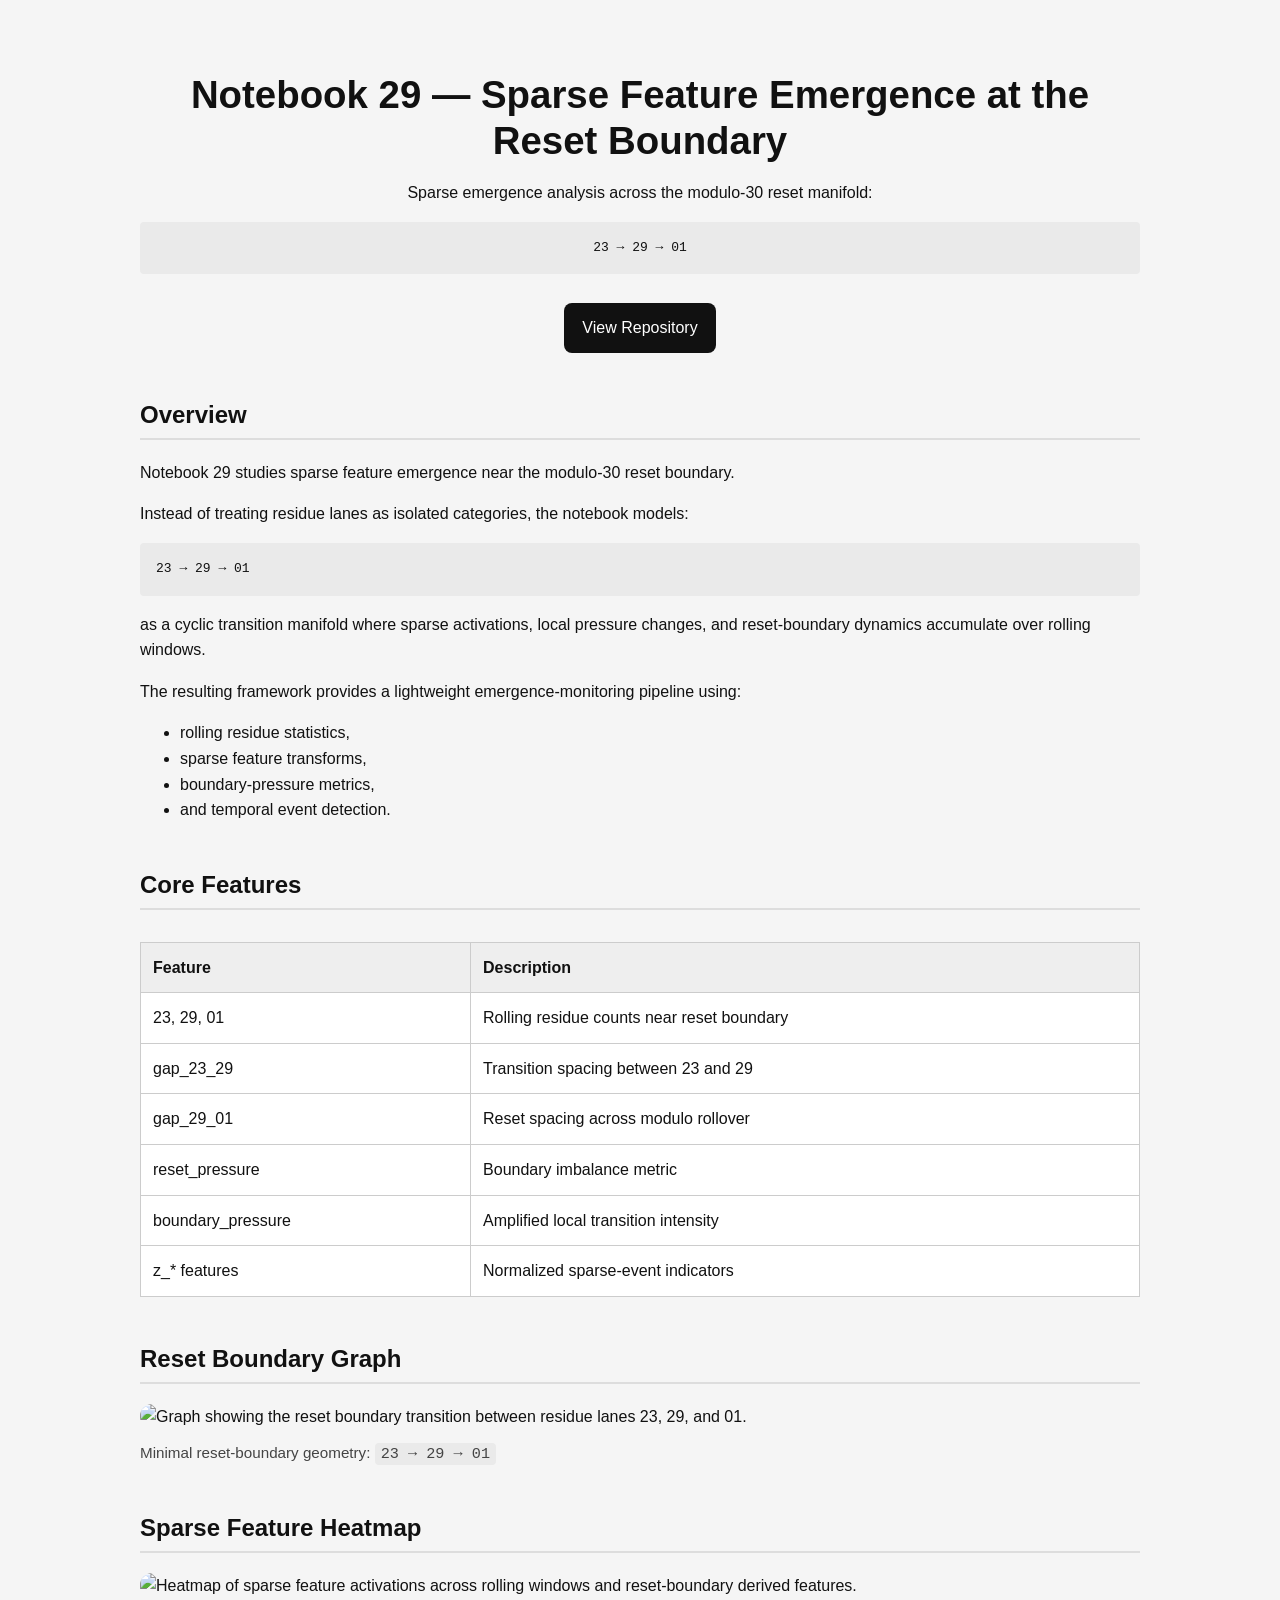
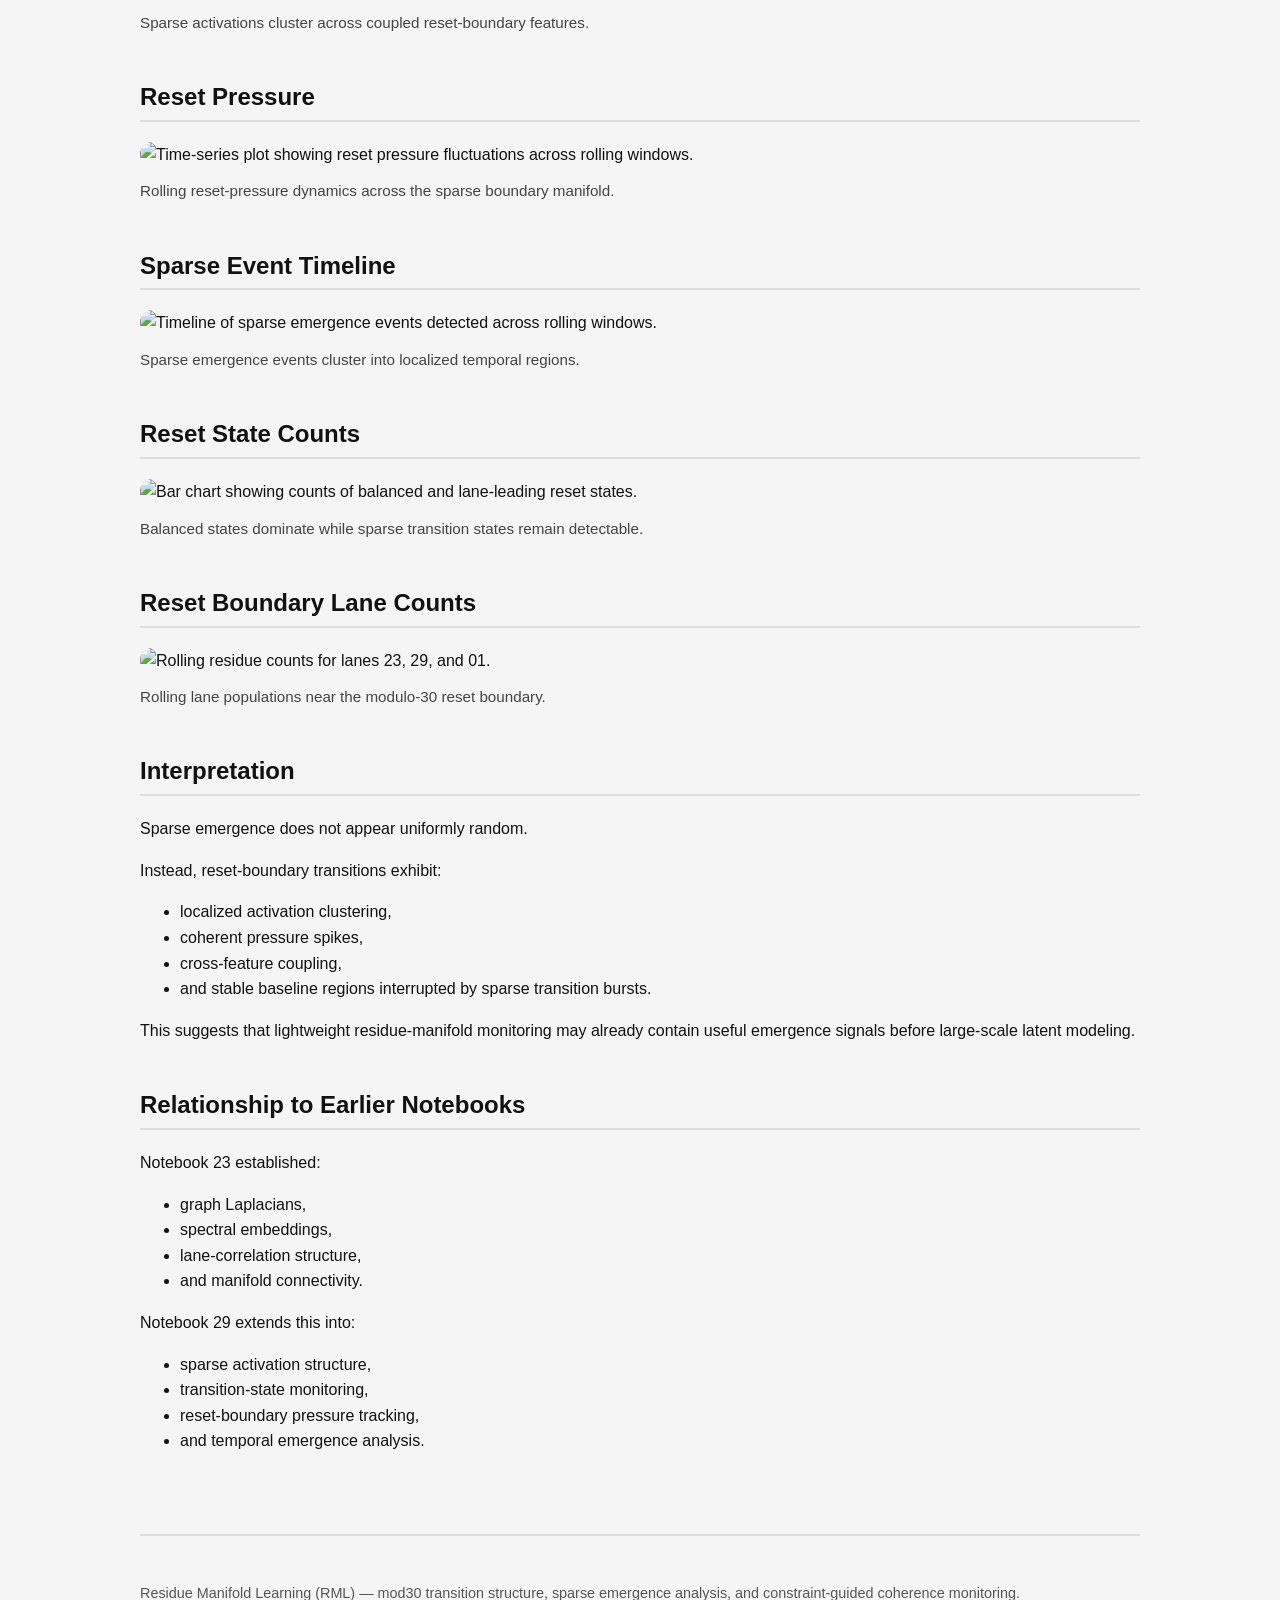
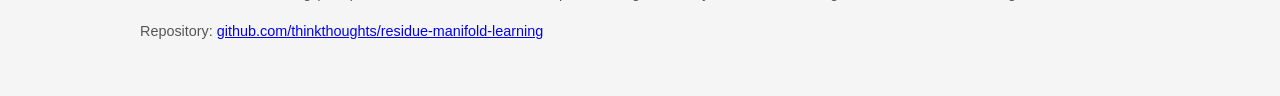
==== site/29.html @ 96c73dfd "Rename 29.html to site/29.html" ====
<!DOCTYPE html>
<html lang="en">
<head>
  <meta charset="utf-8">
  <meta name="viewport" content="width=device-width, initial-scale=1">

  <title>Notebook 29 — Sparse Feature Emergence at the Reset Boundary</title>

  <meta name="description" content="Lab report exploring sparse feature emergence across the mod30 reset boundary: 23 → 29 → 01.">

  <style>
    body {
      margin: 0;
      padding: 0;
      background: #f5f5f5;
      color: #111;
      font-family: Arial, sans-serif;
      line-height: 1.6;
    }

    main {
      max-width: 1000px;
      margin: auto;
      padding: 40px 20px;
    }

    h1, h2, h3 {
      line-height: 1.2;
    }

    h1 {
      font-size: 2.4rem;
      margin-bottom: 0.5rem;
    }

    h2 {
      margin-top: 3rem;
      border-bottom: 2px solid #ddd;
      padding-bottom: 0.5rem;
    }

    code, pre {
      background: #eaeaea;
      padding: 2px 6px;
      border-radius: 4px;
    }

    pre {
      padding: 16px;
      overflow-x: auto;
    }

    .hero {
      text-align: center;
      margin-bottom: 3rem;
    }

    .hero img {
      width: 100%;
      max-width: 900px;
      border-radius: 12px;
    }

    .figure {
      margin: 3rem 0;
    }

    .figure img {
      width: 100%;
      border-radius: 12px;
    }

    .caption {
      margin-top: 0.75rem;
      color: #444;
      font-size: 0.95rem;
    }

    .repo-link {
      display: inline-block;
      margin-top: 1rem;
      padding: 12px 18px;
      background: #111;
      color: white;
      text-decoration: none;
      border-radius: 8px;
    }

    table {
      width: 100%;
      border-collapse: collapse;
      margin: 2rem 0;
      background: white;
    }

    th, td {
      border: 1px solid #ccc;
      padding: 12px;
      text-align: left;
    }

    th {
      background: #eee;
    }

    footer {
      margin-top: 5rem;
      padding-top: 2rem;
      border-top: 2px solid #ddd;
      color: #555;
      font-size: 0.9rem;
    }
  </style>
</head>

<body>

<main>

  <section class="hero">
    <h1>Notebook 29 — Sparse Feature Emergence at the Reset Boundary</h1>

    <p>
      Sparse emergence analysis across the modulo-30 reset manifold:
    </p>

<pre>
23 → 29 → 01
</pre>

    <a class="repo-link"
       href="https://github.com/thinkthoughts/residue-manifold-learning"
       target="_blank">
      View Repository
    </a>
  </section>

  <section>
    <h2>Overview</h2>

    <p>
      Notebook 29 studies sparse feature emergence near the modulo-30 reset boundary.
    </p>

    <p>
      Instead of treating residue lanes as isolated categories,
      the notebook models:
    </p>

<pre>
23 → 29 → 01
</pre>

    <p>
      as a cyclic transition manifold where sparse activations,
      local pressure changes,
      and reset-boundary dynamics accumulate over rolling windows.
    </p>

    <p>
      The resulting framework provides a lightweight emergence-monitoring pipeline using:
    </p>

    <ul>
      <li>rolling residue statistics,</li>
      <li>sparse feature transforms,</li>
      <li>boundary-pressure metrics,</li>
      <li>and temporal event detection.</li>
    </ul>
  </section>

  <section>
    <h2>Core Features</h2>

    <table>
      <tr>
        <th>Feature</th>
        <th>Description</th>
      </tr>

      <tr>
        <td>23, 29, 01</td>
        <td>Rolling residue counts near reset boundary</td>
      </tr>

      <tr>
        <td>gap_23_29</td>
        <td>Transition spacing between 23 and 29</td>
      </tr>

      <tr>
        <td>gap_29_01</td>
        <td>Reset spacing across modulo rollover</td>
      </tr>

      <tr>
        <td>reset_pressure</td>
        <td>Boundary imbalance metric</td>
      </tr>

      <tr>
        <td>boundary_pressure</td>
        <td>Amplified local transition intensity</td>
      </tr>

      <tr>
        <td>z_* features</td>
        <td>Normalized sparse-event indicators</td>
      </tr>
    </table>
  </section>

  <section class="figure">
    <h2>Reset Boundary Graph</h2>

    <img
      src="notebook29_reset_boundary_graph.png"
      alt="Graph showing the reset boundary transition between residue lanes 23, 29, and 01."
    >

    <div class="caption">
      Minimal reset-boundary geometry:
      <code>23 → 29 → 01</code>
    </div>
  </section>

  <section class="figure">
    <h2>Sparse Feature Heatmap</h2>

    <img
      src="notebook29_sparse_feature_heatmap.png"
      alt="Heatmap of sparse feature activations across rolling windows and reset-boundary derived features."
    >

    <div class="caption">
      Sparse activations cluster across coupled reset-boundary features.
    </div>
  </section>

  <section class="figure">
    <h2>Reset Pressure</h2>

    <img
      src="notebook29_reset_pressure.png"
      alt="Time-series plot showing reset pressure fluctuations across rolling windows."
    >

    <div class="caption">
      Rolling reset-pressure dynamics across the sparse boundary manifold.
    </div>
  </section>

  <section class="figure">
    <h2>Sparse Event Timeline</h2>

    <img
      src="notebook29_sparse_event_timeline.png"
      alt="Timeline of sparse emergence events detected across rolling windows."
    >

    <div class="caption">
      Sparse emergence events cluster into localized temporal regions.
    </div>
  </section>

  <section class="figure">
    <h2>Reset State Counts</h2>

    <img
      src="notebook29_reset_state_counts.png"
      alt="Bar chart showing counts of balanced and lane-leading reset states."
    >

    <div class="caption">
      Balanced states dominate while sparse transition states remain detectable.
    </div>
  </section>

  <section class="figure">
    <h2>Reset Boundary Lane Counts</h2>

    <img
      src="notebook29_reset_lane_counts.png"
      alt="Rolling residue counts for lanes 23, 29, and 01."
    >

    <div class="caption">
      Rolling lane populations near the modulo-30 reset boundary.
    </div>
  </section>

  <section>
    <h2>Interpretation</h2>

    <p>
      Sparse emergence does not appear uniformly random.
    </p>

    <p>
      Instead, reset-boundary transitions exhibit:
    </p>

    <ul>
      <li>localized activation clustering,</li>
      <li>coherent pressure spikes,</li>
      <li>cross-feature coupling,</li>
      <li>and stable baseline regions interrupted by sparse transition bursts.</li>
    </ul>

    <p>
      This suggests that lightweight residue-manifold monitoring may already contain useful emergence signals before large-scale latent modeling.
    </p>
  </section>

  <section>
    <h2>Relationship to Earlier Notebooks</h2>

    <p>
      Notebook 23 established:
    </p>

    <ul>
      <li>graph Laplacians,</li>
      <li>spectral embeddings,</li>
      <li>lane-correlation structure,</li>
      <li>and manifold connectivity.</li>
    </ul>

    <p>
      Notebook 29 extends this into:
    </p>

    <ul>
      <li>sparse activation structure,</li>
      <li>transition-state monitoring,</li>
      <li>reset-boundary pressure tracking,</li>
      <li>and temporal emergence analysis.</li>
    </ul>
  </section>

  <footer>
    <p>
      Residue Manifold Learning (RML) — mod30 transition structure,
      sparse emergence analysis,
      and constraint-guided coherence monitoring.
    </p>

    <p>
      Repository:
      <a href="https://github.com/thinkthoughts/residue-manifold-learning">
        github.com/thinkthoughts/residue-manifold-learning
      </a>
    </p>
  </footer>

</main>

</body>
</html>
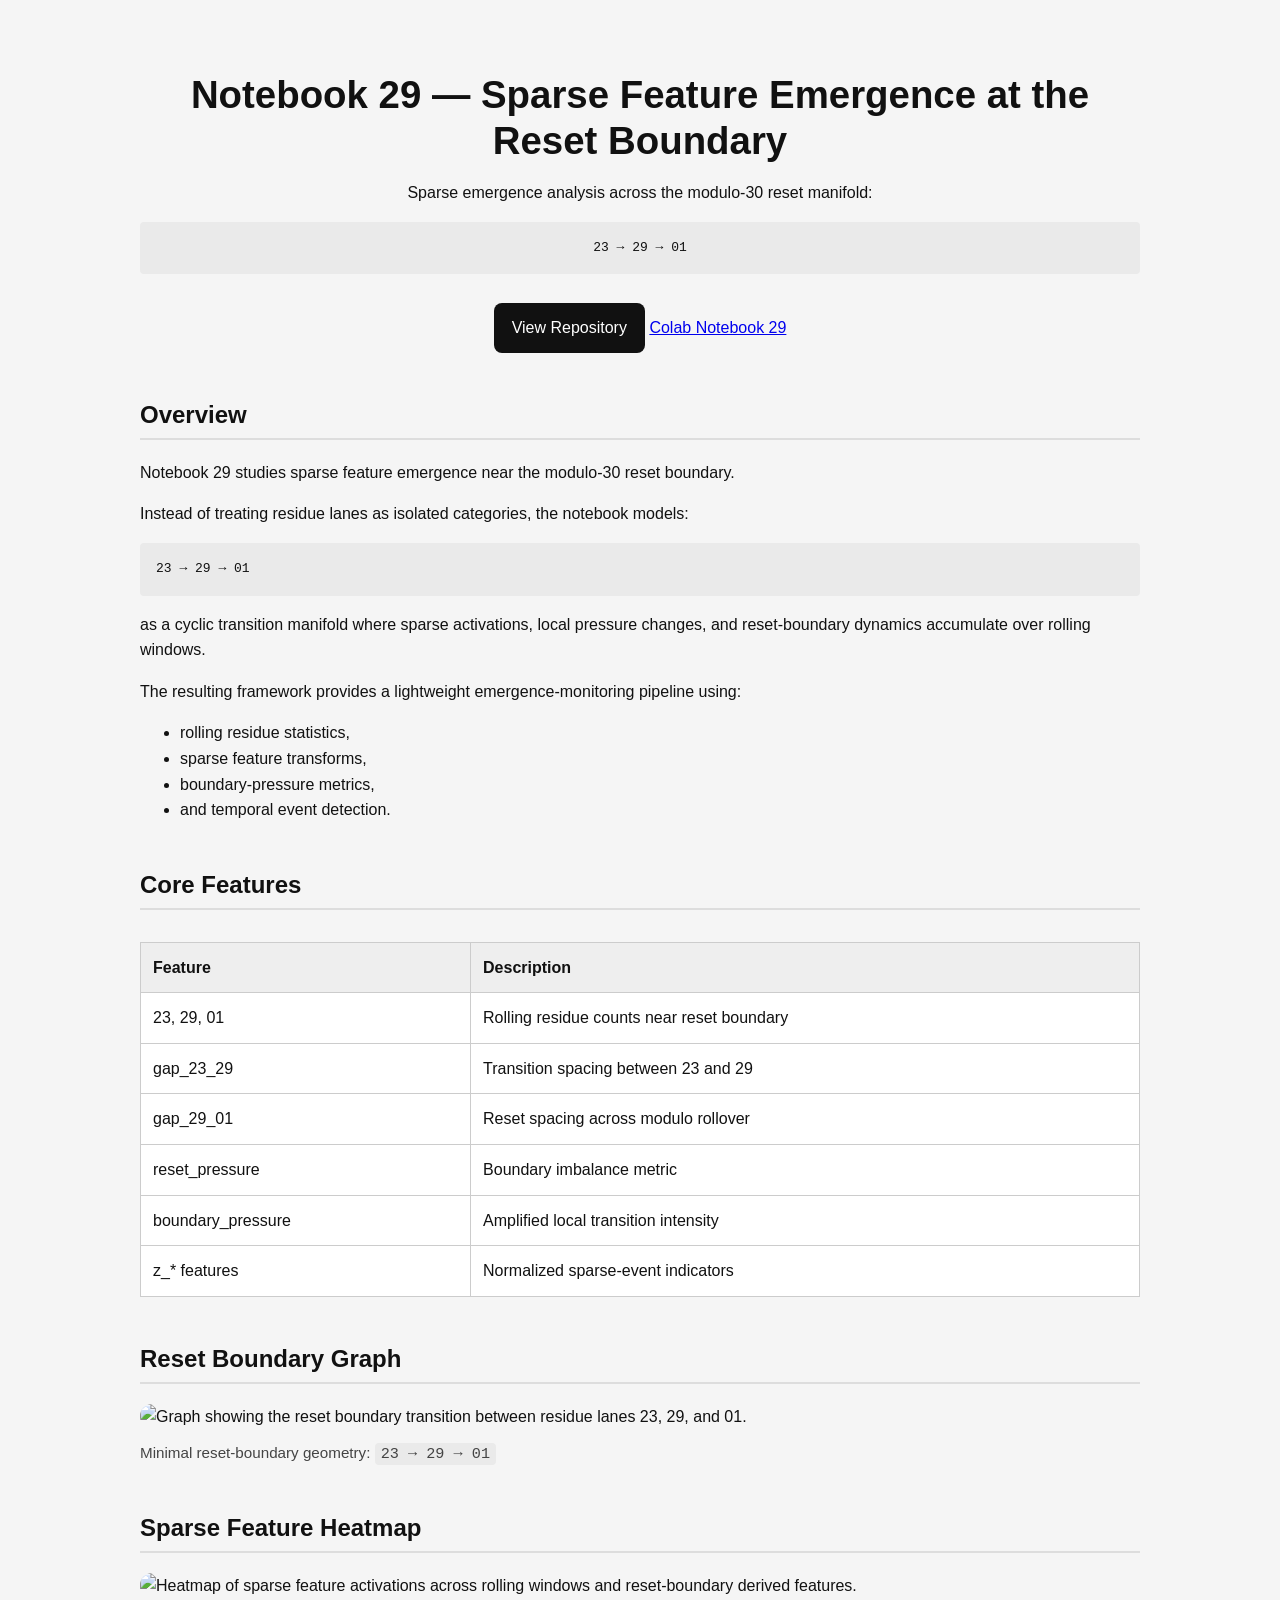
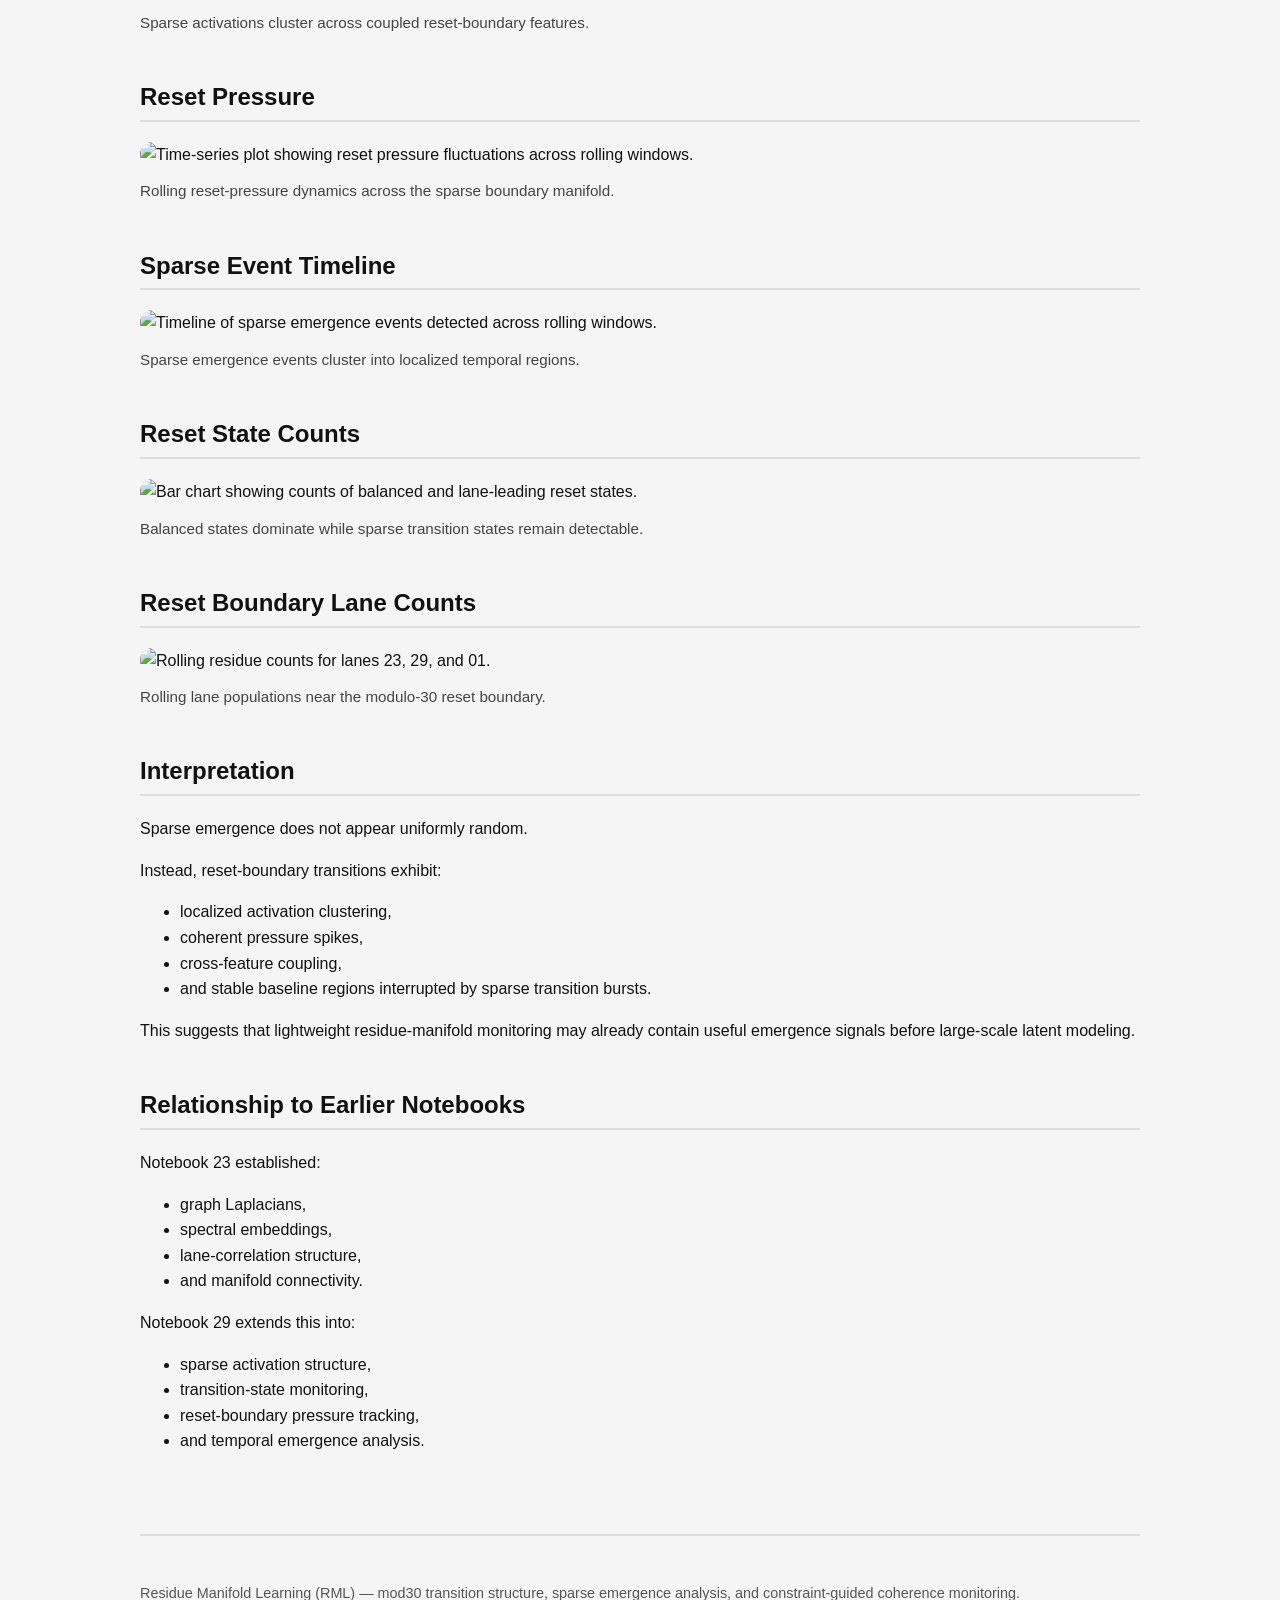
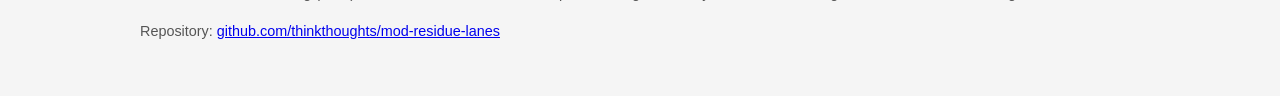
==== commit 9ca65dd2: "Update 29.html" ====
--- a/site/29.html
+++ b/site/29.html
@@ -129,9 +129,14 @@
 </pre>
 
     <a class="repo-link"
-       href="https://github.com/thinkthoughts/residue-manifold-learning"
+       href="https://github.com/thinkthoughts/mod-residue-lanes"
        target="_blank">
       View Repository
+    </a>
+    <a class="notebook-link"
+        href="https://colab.research.google.com/assets/colab-badge.svg)](https://colab.research.google.com/github/thinkthoughts/mod30-residue-lanes/blob/main/notebooks/29_lane_residue_29.ipynb"
+        target="_blank">
+      Colab Notebook 29
     </a>
   </section>
 
@@ -214,7 +219,7 @@
     <h2>Reset Boundary Graph</h2>
 
     <img
-      src="notebook29_reset_boundary_graph.png"
+      src="images/notebook29_reset_boundary_graph.png"
       alt="Graph showing the reset boundary transition between residue lanes 23, 29, and 01."
     >
 
@@ -228,7 +233,7 @@
     <h2>Sparse Feature Heatmap</h2>
 
     <img
-      src="notebook29_sparse_feature_heatmap.png"
+      src="images/notebook29_sparse_feature_heatmap.png"
       alt="Heatmap of sparse feature activations across rolling windows and reset-boundary derived features."
     >
 
@@ -241,7 +246,7 @@
     <h2>Reset Pressure</h2>
 
     <img
-      src="notebook29_reset_pressure.png"
+      src="images/notebook29_reset_pressure.png"
       alt="Time-series plot showing reset pressure fluctuations across rolling windows."
     >
 
@@ -254,7 +259,7 @@
     <h2>Sparse Event Timeline</h2>
 
     <img
-      src="notebook29_sparse_event_timeline.png"
+      src="images/notebook29_sparse_event_timeline.png"
       alt="Timeline of sparse emergence events detected across rolling windows."
     >
 
@@ -267,7 +272,7 @@
     <h2>Reset State Counts</h2>
 
     <img
-      src="notebook29_reset_state_counts.png"
+      src="images/notebook29_reset_state_counts.png"
       alt="Bar chart showing counts of balanced and lane-leading reset states."
     >
 
@@ -280,7 +285,7 @@
     <h2>Reset Boundary Lane Counts</h2>
 
     <img
-      src="notebook29_reset_lane_counts.png"
+      src="images/notebook29_reset_lane_counts.png"
       alt="Rolling residue counts for lanes 23, 29, and 01."
     >
 
@@ -347,8 +352,8 @@
 
     <p>
       Repository:
-      <a href="https://github.com/thinkthoughts/residue-manifold-learning">
-        github.com/thinkthoughts/residue-manifold-learning
+      <a href="https://github.com/thinkthoughts/mod-residue-lanes">
+        github.com/thinkthoughts/mod-residue-lanes
       </a>
     </p>
   </footer>
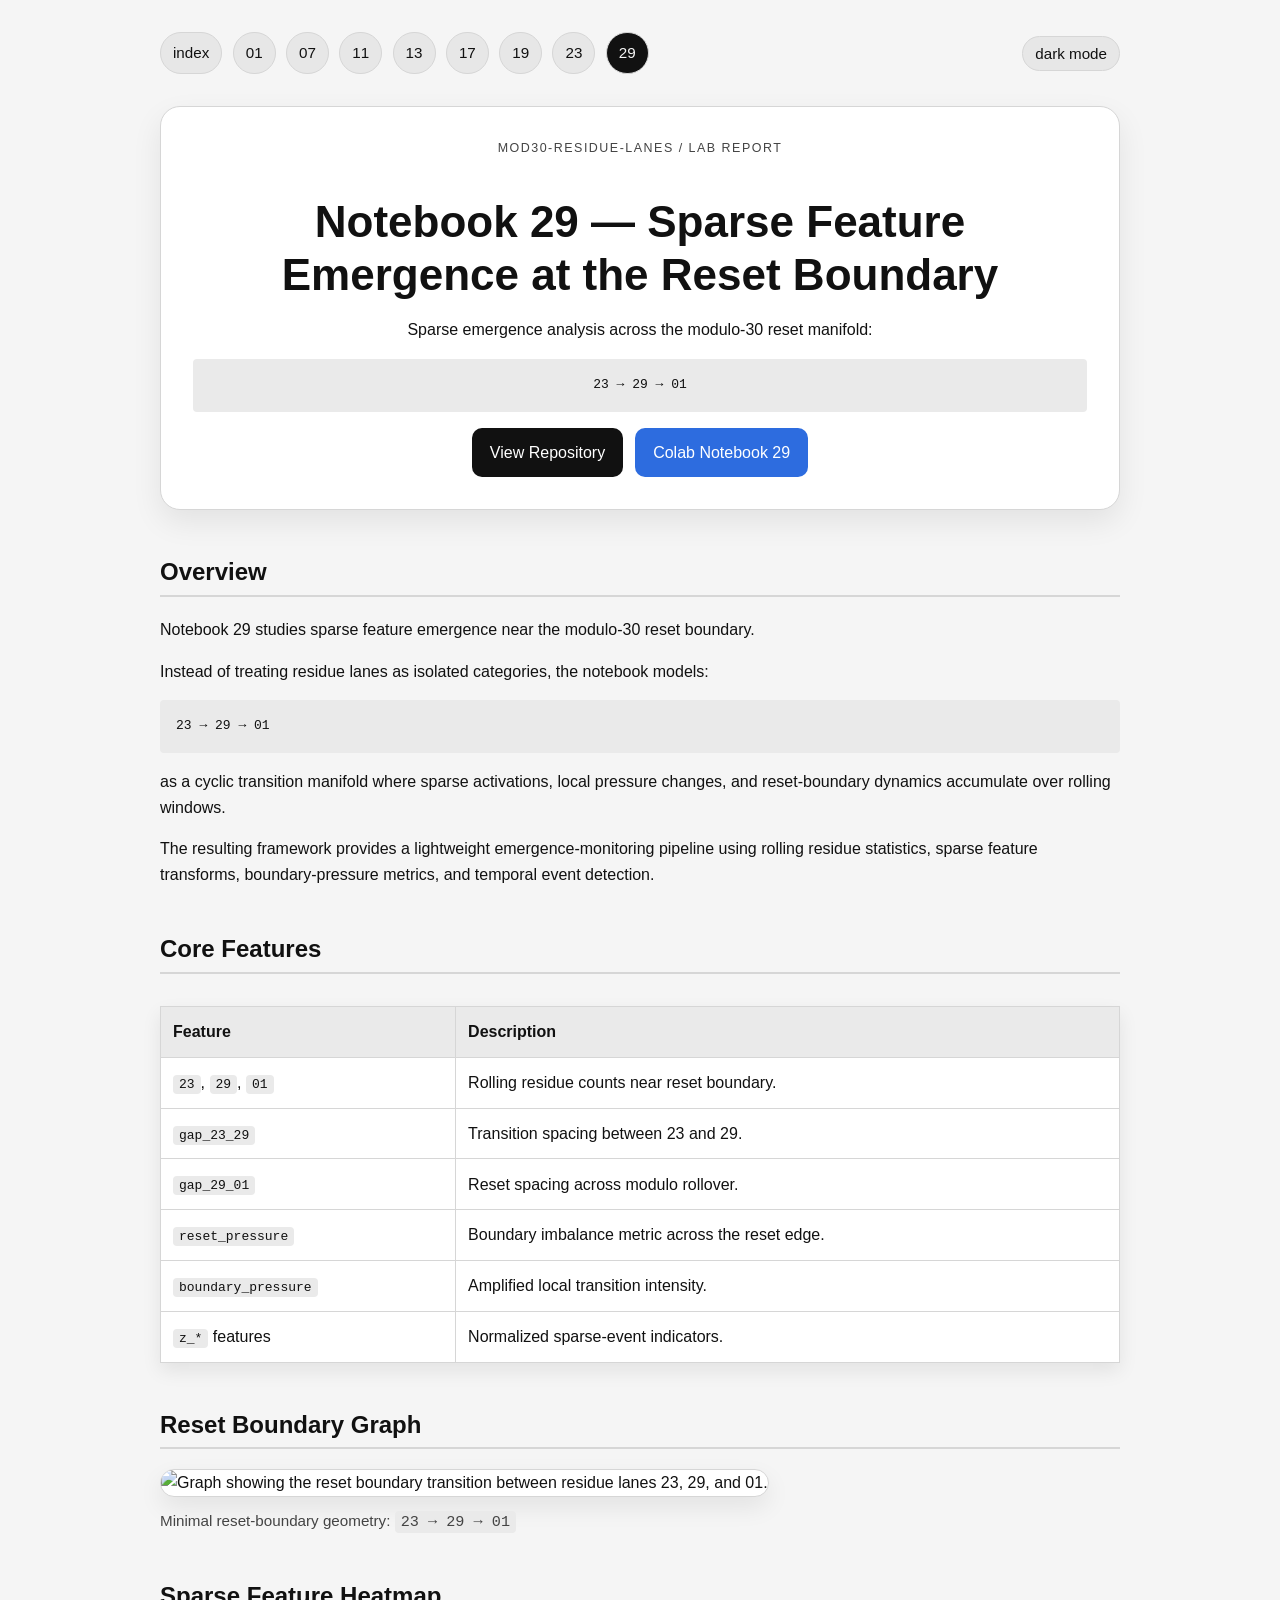
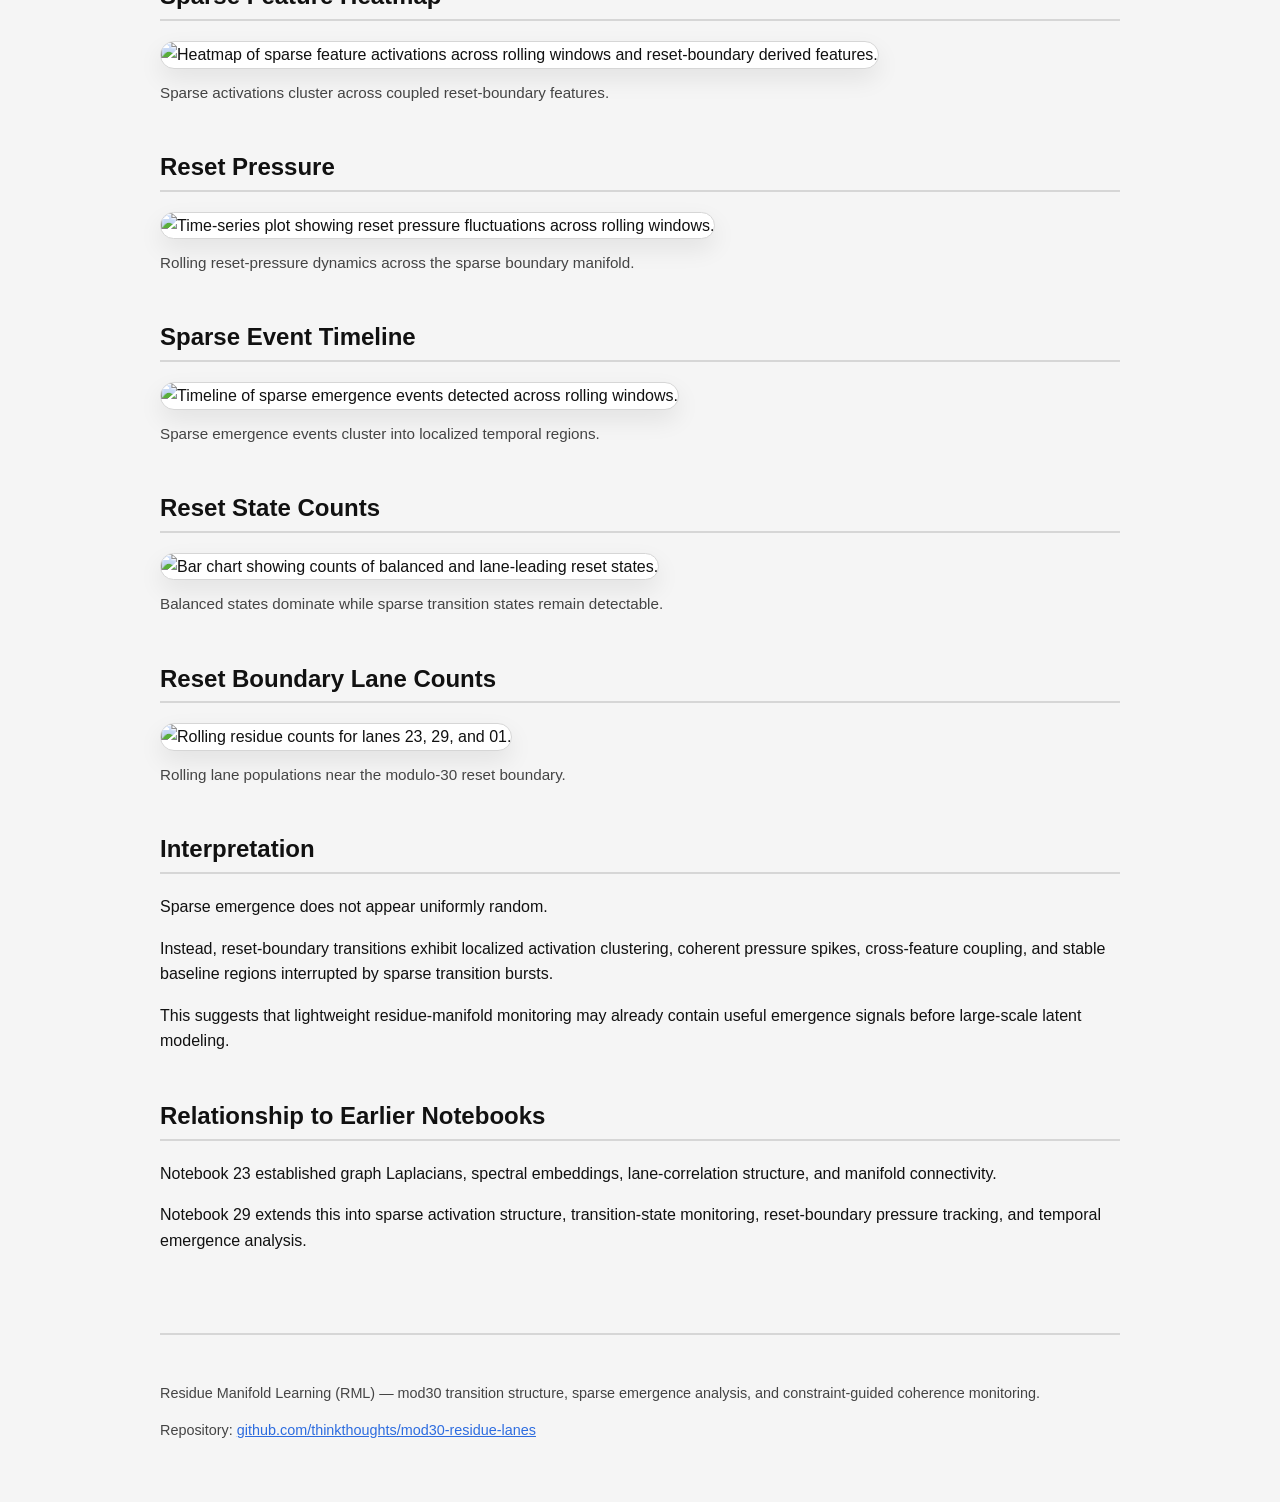
==== commit bd14100b: "Add files via upload" ====
--- a/site/29.html
+++ b/site/29.html
@@ -3,362 +3,112 @@
 <head>
   <meta charset="utf-8">
   <meta name="viewport" content="width=device-width, initial-scale=1">
-
   <title>Notebook 29 — Sparse Feature Emergence at the Reset Boundary</title>
-
   <meta name="description" content="Lab report exploring sparse feature emergence across the mod30 reset boundary: 23 → 29 → 01.">
-
-  <style>
-    body {
-      margin: 0;
-      padding: 0;
-      background: #f5f5f5;
-      color: #111;
-      font-family: Arial, sans-serif;
-      line-height: 1.6;
-    }
-
-    main {
-      max-width: 1000px;
-      margin: auto;
-      padding: 40px 20px;
-    }
-
-    h1, h2, h3 {
-      line-height: 1.2;
-    }
-
-    h1 {
-      font-size: 2.4rem;
-      margin-bottom: 0.5rem;
-    }
-
-    h2 {
-      margin-top: 3rem;
-      border-bottom: 2px solid #ddd;
-      padding-bottom: 0.5rem;
-    }
-
-    code, pre {
-      background: #eaeaea;
-      padding: 2px 6px;
-      border-radius: 4px;
-    }
-
-    pre {
-      padding: 16px;
-      overflow-x: auto;
-    }
-
-    .hero {
-      text-align: center;
-      margin-bottom: 3rem;
-    }
-
-    .hero img {
-      width: 100%;
-      max-width: 900px;
-      border-radius: 12px;
-    }
-
-    .figure {
-      margin: 3rem 0;
-    }
-
-    .figure img {
-      width: 100%;
-      border-radius: 12px;
-    }
-
-    .caption {
-      margin-top: 0.75rem;
-      color: #444;
-      font-size: 0.95rem;
-    }
-
-    .repo-link {
-      display: inline-block;
-      margin-top: 1rem;
-      padding: 12px 18px;
-      background: #111;
-      color: white;
-      text-decoration: none;
-      border-radius: 8px;
-    }
-
-    table {
-      width: 100%;
-      border-collapse: collapse;
-      margin: 2rem 0;
-      background: white;
-    }
-
-    th, td {
-      border: 1px solid #ccc;
-      padding: 12px;
-      text-align: left;
-    }
-
-    th {
-      background: #eee;
-    }
-
-    footer {
-      margin-top: 5rem;
-      padding-top: 2rem;
-      border-top: 2px solid #ddd;
-      color: #555;
-      font-size: 0.9rem;
-    }
-  </style>
+  <link rel="stylesheet" href="assets/styles.css">
+  <script src="assets/theme.js" defer></script>
 </head>
-
 <body>
-
 <main>
+  <nav class="topnav" aria-label="Notebook navigation">
+    <a href="index.html">index</a>
+    <a href="01.html">01</a>
+    <a href="07.html">07</a>
+    <a href="11.html">11</a>
+    <a href="13.html">13</a>
+    <a href="17.html">17</a>
+    <a href="19.html">19</a>
+    <a href="23.html">23</a>
+    <a href="29.html" aria-current="page">29</a>
+    <button class="theme-toggle" type="button" aria-label="Toggle dark mode">dark mode</button>
+  </nav>
 
   <section class="hero">
+    <p class="eyebrow">mod30-residue-lanes / lab report</p>
     <h1>Notebook 29 — Sparse Feature Emergence at the Reset Boundary</h1>
-
-    <p>
-      Sparse emergence analysis across the modulo-30 reset manifold:
-    </p>
-
-<pre>
-23 → 29 → 01
-</pre>
-
-    <a class="repo-link"
-       href="https://github.com/thinkthoughts/mod-residue-lanes"
-       target="_blank">
-      View Repository
-    </a>
-    <a class="notebook-link"
-        href="https://colab.research.google.com/assets/colab-badge.svg)](https://colab.research.google.com/github/thinkthoughts/mod30-residue-lanes/blob/main/notebooks/29_lane_residue_29.ipynb"
-        target="_blank">
-      Colab Notebook 29
-    </a>
+    <p>Sparse emergence analysis across the modulo-30 reset manifold:</p>
+<pre>23 → 29 → 01</pre>
+    <div class="button-row">
+      <a class="repo-link" href="https://github.com/thinkthoughts/mod30-residue-lanes" target="_blank" rel="noopener">View Repository</a>
+      <a class="notebook-link" href="https://colab.research.google.com/github/thinkthoughts/mod30-residue-lanes/blob/main/notebooks/29_lane_residue_29.ipynb" target="_blank" rel="noopener">Colab Notebook 29</a>
+    </div>
   </section>
 
   <section>
     <h2>Overview</h2>
-
-    <p>
-      Notebook 29 studies sparse feature emergence near the modulo-30 reset boundary.
-    </p>
-
-    <p>
-      Instead of treating residue lanes as isolated categories,
-      the notebook models:
-    </p>
-
-<pre>
-23 → 29 → 01
-</pre>
-
-    <p>
-      as a cyclic transition manifold where sparse activations,
-      local pressure changes,
-      and reset-boundary dynamics accumulate over rolling windows.
-    </p>
-
-    <p>
-      The resulting framework provides a lightweight emergence-monitoring pipeline using:
-    </p>
-
-    <ul>
-      <li>rolling residue statistics,</li>
-      <li>sparse feature transforms,</li>
-      <li>boundary-pressure metrics,</li>
-      <li>and temporal event detection.</li>
-    </ul>
+    <p>Notebook 29 studies sparse feature emergence near the modulo-30 reset boundary.</p>
+    <p>Instead of treating residue lanes as isolated categories, the notebook models:</p>
+<pre>23 → 29 → 01</pre>
+    <p>as a cyclic transition manifold where sparse activations, local pressure changes, and reset-boundary dynamics accumulate over rolling windows.</p>
+    <p>The resulting framework provides a lightweight emergence-monitoring pipeline using rolling residue statistics, sparse feature transforms, boundary-pressure metrics, and temporal event detection.</p>
   </section>
 
   <section>
     <h2>Core Features</h2>
-
     <table>
-      <tr>
-        <th>Feature</th>
-        <th>Description</th>
-      </tr>
-
-      <tr>
-        <td>23, 29, 01</td>
-        <td>Rolling residue counts near reset boundary</td>
-      </tr>
-
-      <tr>
-        <td>gap_23_29</td>
-        <td>Transition spacing between 23 and 29</td>
-      </tr>
-
-      <tr>
-        <td>gap_29_01</td>
-        <td>Reset spacing across modulo rollover</td>
-      </tr>
-
-      <tr>
-        <td>reset_pressure</td>
-        <td>Boundary imbalance metric</td>
-      </tr>
-
-      <tr>
-        <td>boundary_pressure</td>
-        <td>Amplified local transition intensity</td>
-      </tr>
-
-      <tr>
-        <td>z_* features</td>
-        <td>Normalized sparse-event indicators</td>
-      </tr>
+      <tr><th>Feature</th><th>Description</th></tr>
+      <tr><td><code>23</code>, <code>29</code>, <code>01</code></td><td>Rolling residue counts near reset boundary.</td></tr>
+      <tr><td><code>gap_23_29</code></td><td>Transition spacing between 23 and 29.</td></tr>
+      <tr><td><code>gap_29_01</code></td><td>Reset spacing across modulo rollover.</td></tr>
+      <tr><td><code>reset_pressure</code></td><td>Boundary imbalance metric across the reset edge.</td></tr>
+      <tr><td><code>boundary_pressure</code></td><td>Amplified local transition intensity.</td></tr>
+      <tr><td><code>z_*</code> features</td><td>Normalized sparse-event indicators.</td></tr>
     </table>
   </section>
 
   <section class="figure">
     <h2>Reset Boundary Graph</h2>
-
-    <img
-      src="images/notebook29_reset_boundary_graph.png"
-      alt="Graph showing the reset boundary transition between residue lanes 23, 29, and 01."
-    >
-
-    <div class="caption">
-      Minimal reset-boundary geometry:
-      <code>23 → 29 → 01</code>
-    </div>
+    <img src="images/notebook29_reset_boundary_graph.png" alt="Graph showing the reset boundary transition between residue lanes 23, 29, and 01.">
+    <div class="caption">Minimal reset-boundary geometry: <code>23 → 29 → 01</code></div>
   </section>
 
   <section class="figure">
     <h2>Sparse Feature Heatmap</h2>
-
-    <img
-      src="images/notebook29_sparse_feature_heatmap.png"
-      alt="Heatmap of sparse feature activations across rolling windows and reset-boundary derived features."
-    >
-
-    <div class="caption">
-      Sparse activations cluster across coupled reset-boundary features.
-    </div>
+    <img src="images/notebook29_sparse_feature_heatmap.png" alt="Heatmap of sparse feature activations across rolling windows and reset-boundary derived features.">
+    <div class="caption">Sparse activations cluster across coupled reset-boundary features.</div>
   </section>
 
   <section class="figure">
     <h2>Reset Pressure</h2>
-
-    <img
-      src="images/notebook29_reset_pressure.png"
-      alt="Time-series plot showing reset pressure fluctuations across rolling windows."
-    >
-
-    <div class="caption">
-      Rolling reset-pressure dynamics across the sparse boundary manifold.
-    </div>
+    <img src="images/notebook29_reset_pressure.png" alt="Time-series plot showing reset pressure fluctuations across rolling windows.">
+    <div class="caption">Rolling reset-pressure dynamics across the sparse boundary manifold.</div>
   </section>
 
   <section class="figure">
     <h2>Sparse Event Timeline</h2>
-
-    <img
-      src="images/notebook29_sparse_event_timeline.png"
-      alt="Timeline of sparse emergence events detected across rolling windows."
-    >
-
-    <div class="caption">
-      Sparse emergence events cluster into localized temporal regions.
-    </div>
+    <img src="images/notebook29_sparse_event_timeline.png" alt="Timeline of sparse emergence events detected across rolling windows.">
+    <div class="caption">Sparse emergence events cluster into localized temporal regions.</div>
   </section>
 
   <section class="figure">
     <h2>Reset State Counts</h2>
-
-    <img
-      src="images/notebook29_reset_state_counts.png"
-      alt="Bar chart showing counts of balanced and lane-leading reset states."
-    >
-
-    <div class="caption">
-      Balanced states dominate while sparse transition states remain detectable.
-    </div>
+    <img src="images/notebook29_reset_state_counts.png" alt="Bar chart showing counts of balanced and lane-leading reset states.">
+    <div class="caption">Balanced states dominate while sparse transition states remain detectable.</div>
   </section>
 
   <section class="figure">
     <h2>Reset Boundary Lane Counts</h2>
-
-    <img
-      src="images/notebook29_reset_lane_counts.png"
-      alt="Rolling residue counts for lanes 23, 29, and 01."
-    >
-
-    <div class="caption">
-      Rolling lane populations near the modulo-30 reset boundary.
-    </div>
+    <img src="images/notebook29_reset_lane_counts.png" alt="Rolling residue counts for lanes 23, 29, and 01.">
+    <div class="caption">Rolling lane populations near the modulo-30 reset boundary.</div>
   </section>
 
   <section>
     <h2>Interpretation</h2>
-
-    <p>
-      Sparse emergence does not appear uniformly random.
-    </p>
-
-    <p>
-      Instead, reset-boundary transitions exhibit:
-    </p>
-
-    <ul>
-      <li>localized activation clustering,</li>
-      <li>coherent pressure spikes,</li>
-      <li>cross-feature coupling,</li>
-      <li>and stable baseline regions interrupted by sparse transition bursts.</li>
-    </ul>
-
-    <p>
-      This suggests that lightweight residue-manifold monitoring may already contain useful emergence signals before large-scale latent modeling.
-    </p>
+    <p>Sparse emergence does not appear uniformly random.</p>
+    <p>Instead, reset-boundary transitions exhibit localized activation clustering, coherent pressure spikes, cross-feature coupling, and stable baseline regions interrupted by sparse transition bursts.</p>
+    <p>This suggests that lightweight residue-manifold monitoring may already contain useful emergence signals before large-scale latent modeling.</p>
   </section>
 
   <section>
     <h2>Relationship to Earlier Notebooks</h2>
-
-    <p>
-      Notebook 23 established:
-    </p>
-
-    <ul>
-      <li>graph Laplacians,</li>
-      <li>spectral embeddings,</li>
-      <li>lane-correlation structure,</li>
-      <li>and manifold connectivity.</li>
-    </ul>
-
-    <p>
-      Notebook 29 extends this into:
-    </p>
-
-    <ul>
-      <li>sparse activation structure,</li>
-      <li>transition-state monitoring,</li>
-      <li>reset-boundary pressure tracking,</li>
-      <li>and temporal emergence analysis.</li>
-    </ul>
+    <p>Notebook 23 established graph Laplacians, spectral embeddings, lane-correlation structure, and manifold connectivity.</p>
+    <p>Notebook 29 extends this into sparse activation structure, transition-state monitoring, reset-boundary pressure tracking, and temporal emergence analysis.</p>
   </section>
 
   <footer>
-    <p>
-      Residue Manifold Learning (RML) — mod30 transition structure,
-      sparse emergence analysis,
-      and constraint-guided coherence monitoring.
-    </p>
-
-    <p>
-      Repository:
-      <a href="https://github.com/thinkthoughts/mod-residue-lanes">
-        github.com/thinkthoughts/mod-residue-lanes
-      </a>
-    </p>
+    <p>Residue Manifold Learning (RML) — mod30 transition structure, sparse emergence analysis, and constraint-guided coherence monitoring.</p>
+    <p>Repository: <a href="https://github.com/thinkthoughts/mod30-residue-lanes">github.com/thinkthoughts/mod30-residue-lanes</a></p>
   </footer>
-
 </main>
-
 </body>
 </html>
--- a/site/assets/styles.css
+++ b/site/assets/styles.css
@@ -0,0 +1,205 @@
+:root {
+  --bg: #f5f5f5;
+  --surface: #ffffff;
+  --surface-soft: #eaeaea;
+  --text: #111111;
+  --muted: #444444;
+  --line: #d6d6d6;
+  --button: #111111;
+  --button-text: #ffffff;
+  --accent: #2d6cdf;
+  --accent-hover: #1f54b0;
+  --nav-bg: #e7e7e7;
+  --nav-hover: #d6d6d6;
+  --shadow: rgba(0, 0, 0, 0.08);
+}
+
+:root[data-theme="dark"] {
+  --bg: #0d1117;
+  --surface: #161b22;
+  --surface-soft: #21262d;
+  --text: #f0f3f6;
+  --muted: #b7c0cc;
+  --line: #30363d;
+  --button: #f0f3f6;
+  --button-text: #0d1117;
+  --accent: #58a6ff;
+  --accent-hover: #79b8ff;
+  --nav-bg: #21262d;
+  --nav-hover: #30363d;
+  --shadow: rgba(0, 0, 0, 0.35);
+}
+
+* { box-sizing: border-box; }
+
+body {
+  margin: 0;
+  padding: 0;
+  background: var(--bg);
+  color: var(--text);
+  font-family: Arial, sans-serif;
+  line-height: 1.6;
+  transition: background 0.2s ease, color 0.2s ease;
+}
+
+main {
+  max-width: 1000px;
+  margin: auto;
+  padding: 32px 20px 48px;
+}
+
+h1, h2, h3 { line-height: 1.2; }
+
+h1 {
+  font-size: clamp(2rem, 5vw, 2.75rem);
+  margin-bottom: 0.5rem;
+}
+
+h2 {
+  margin-top: 3rem;
+  border-bottom: 2px solid var(--line);
+  padding-bottom: 0.5rem;
+}
+
+a { color: var(--accent); }
+
+code, pre {
+  background: var(--surface-soft);
+  padding: 2px 6px;
+  border-radius: 4px;
+}
+
+pre {
+  padding: 16px;
+  overflow-x: auto;
+}
+
+.topnav {
+  margin-bottom: 2rem;
+  display: flex;
+  gap: 0.65rem;
+  flex-wrap: wrap;
+  align-items: center;
+}
+
+.topnav a,
+.theme-toggle {
+  text-decoration: none;
+  color: var(--text);
+  background: var(--nav-bg);
+  border: 1px solid var(--line);
+  padding: 8px 12px;
+  border-radius: 999px;
+  font-size: 0.95rem;
+}
+
+.topnav a:hover,
+.theme-toggle:hover { background: var(--nav-hover); }
+
+.topnav a[aria-current="page"] {
+  background: var(--text);
+  color: var(--bg);
+}
+
+.theme-toggle {
+  cursor: pointer;
+  margin-left: auto;
+  font-family: inherit;
+}
+
+.hero {
+  text-align: center;
+  margin-bottom: 3rem;
+  padding: 2rem;
+  background: var(--surface);
+  border: 1px solid var(--line);
+  border-radius: 20px;
+  box-shadow: 0 12px 30px var(--shadow);
+}
+
+.eyebrow {
+  color: var(--muted);
+  text-transform: uppercase;
+  letter-spacing: 0.12em;
+  font-size: 0.78rem;
+  margin: 0 0 0.75rem;
+}
+
+.button-row {
+  display: flex;
+  justify-content: center;
+  gap: 0.75rem;
+  flex-wrap: wrap;
+  margin-top: 1rem;
+}
+
+.repo-link,
+.notebook-link {
+  display: inline-block;
+  padding: 12px 18px;
+  color: var(--button-text);
+  text-decoration: none;
+  border-radius: 10px;
+  transition: transform 0.2s ease, opacity 0.2s ease, background 0.2s ease;
+}
+
+.repo-link { background: var(--button); }
+
+.notebook-link {
+  background: var(--accent);
+  color: #ffffff;
+}
+
+.repo-link:hover,
+.notebook-link:hover {
+  opacity: 0.9;
+  transform: translateY(-1px);
+}
+
+.notebook-link:hover { background: var(--accent-hover); }
+
+.figure { margin: 3rem 0; }
+
+.figure img {
+  width: 100%;
+  border-radius: 14px;
+  border: 1px solid var(--line);
+  background: var(--surface);
+  box-shadow: 0 10px 24px var(--shadow);
+}
+
+.caption {
+  margin-top: 0.75rem;
+  color: var(--muted);
+  font-size: 0.95rem;
+}
+
+table {
+  width: 100%;
+  border-collapse: collapse;
+  margin: 2rem 0;
+  background: var(--surface);
+  box-shadow: 0 8px 18px var(--shadow);
+}
+
+th, td {
+  border: 1px solid var(--line);
+  padding: 12px;
+  text-align: left;
+}
+
+th { background: var(--surface-soft); }
+
+footer {
+  margin-top: 5rem;
+  padding-top: 2rem;
+  border-top: 2px solid var(--line);
+  color: var(--muted);
+  font-size: 0.9rem;
+}
+
+@media (max-width: 700px) {
+  main { padding: 20px 14px 36px; }
+  .theme-toggle { margin-left: 0; }
+  .hero { padding: 1.25rem; }
+}
